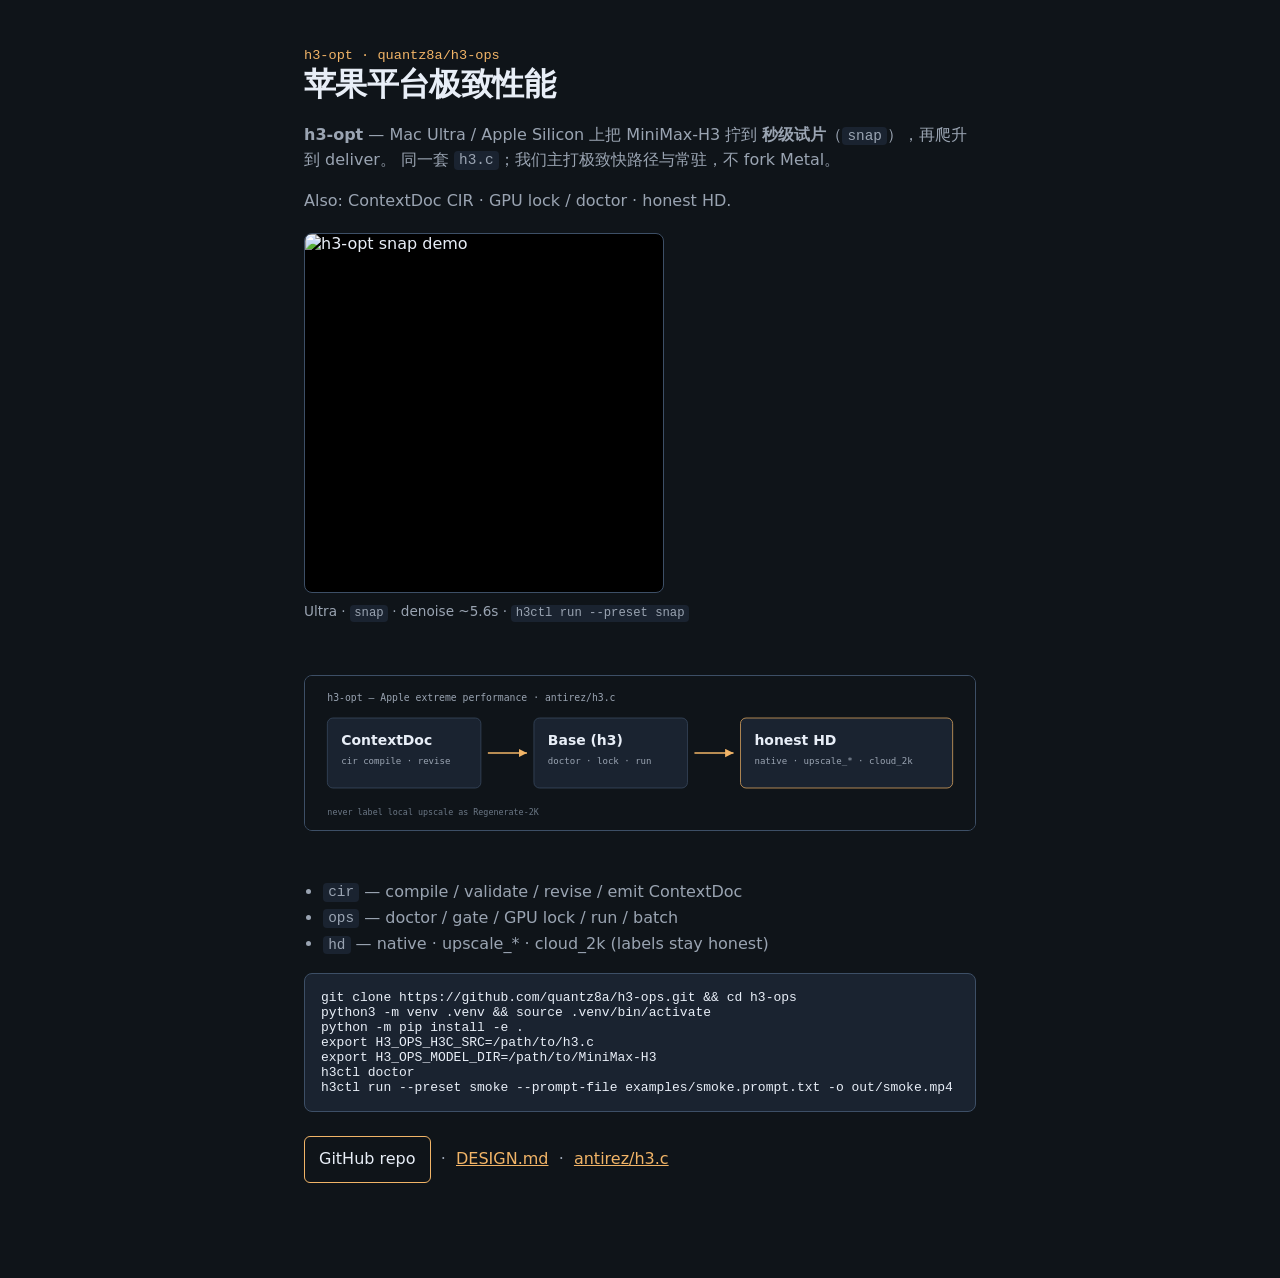
==== docs/index.html @ 0e4cee75 "docs: brand as h3-opt — Apple extreme performance Lead with 苹果平台极致性能 / 秒出; keep repo and h3ctl IDs s" ====
<!DOCTYPE html>
<html lang="en">
<head>
  <meta charset="utf-8" />
  <meta name="viewport" content="width=device-width, initial-scale=1" />
  <title>h3-opt — 苹果平台极致性能 · MiniMax-H3</title>
  <meta name="description" content="h3-opt：苹果平台极致性能。Mac Ultra + MiniMax-H3 秒出 ladder around antirez/h3.c — snap, warm, doctor, honest HD." />
  <meta property="og:title" content="h3-opt — 苹果平台极致性能" />
  <meta property="og:description" content="Apple-first extreme performance for local MiniMax-H3 via h3.c. 秒出 snap → deliver." />
  <meta property="og:image" content="https://quantz8a.github.io/h3-ops/assets/social-preview.png" />
  <style>
    :root { color-scheme: dark; --bg:#0f1419; --fg:#e8eef7; --muted:#9aa4b2; --line:#3d4f66; --accent:#f1b467; }
    * { box-sizing: border-box; }
    body { margin: 0; font-family: ui-sans-serif, system-ui, sans-serif; background: var(--bg); color: var(--fg); }
    main { max-width: 720px; margin: 0 auto; padding: 48px 24px 80px; }
    h1 { font-size: 2rem; margin: 0 0 8px; letter-spacing: -0.02em; }
    .tag { color: var(--accent); font-family: ui-monospace, SFMono-Regular, Menlo, monospace; font-size: 0.85rem; }
    p { color: var(--muted); line-height: 1.55; }
    .hero { width: 100%; height: auto; margin: 28px 0; border: 1px solid var(--line); border-radius: 8px; }
    .demo { display: block; width: min(360px, 100%); height: auto; margin: 20px 0 8px; border: 1px solid var(--line); border-radius: 8px; background: #000; }
    .cap { margin: 0 0 24px; font-size: 0.85rem; color: var(--muted); }
    ul { color: var(--muted); line-height: 1.6; padding-left: 1.2rem; }
    a { color: var(--accent); }
    code { font-family: ui-monospace, SFMono-Regular, Menlo, monospace; font-size: 0.9em; background: #1a2330; padding: 0.1em 0.35em; border-radius: 4px; }
    pre { background: #1a2330; border: 1px solid var(--line); border-radius: 8px; padding: 16px; overflow-x: auto; color: var(--fg); }
    .cta { display: inline-block; margin-top: 8px; padding: 10px 14px; border: 1px solid var(--accent); border-radius: 6px; text-decoration: none; color: var(--fg); }
  </style>
</head>
<body>
  <main>
    <div class="tag">h3-opt · quantz8a/h3-ops</div>
    <h1>苹果平台极致性能</h1>
    <p>
      <strong>h3-opt</strong> — Mac Ultra / Apple Silicon 上把 MiniMax-H3 拧到
      <strong>秒级试片</strong>（<code>snap</code>），再爬升到 deliver。
      同一套 <code>h3.c</code>；我们主打极致快路径与常驻，不 fork Metal。
    </p>
    <p>
      Also: ContextDoc CIR · GPU lock / doctor · honest HD.
    </p>
    <img class="demo" src="https://raw.githubusercontent.com/quantz8a/h3-ops/main/docs/demo/snap.gif" width="320" height="320" alt="h3-opt snap demo" />
    <p class="cap">Ultra · <code>snap</code> · denoise ~5.6s · <code>h3ctl run --preset snap</code></p>
    <img class="hero" src="assets/hero-flow.svg" alt="Flow: ContextDoc to Base to honest HD" />
    <ul>
      <li><code>cir</code> — compile / validate / revise / emit ContextDoc</li>
      <li><code>ops</code> — doctor / gate / GPU lock / run / batch</li>
      <li><code>hd</code> — native · upscale_* · cloud_2k (labels stay honest)</li>
    </ul>
    <pre>git clone https://github.com/quantz8a/h3-ops.git && cd h3-ops
python3 -m venv .venv && source .venv/bin/activate
python -m pip install -e .
export H3_OPS_H3C_SRC=/path/to/h3.c
export H3_OPS_MODEL_DIR=/path/to/MiniMax-H3
h3ctl doctor
h3ctl run --preset smoke --prompt-file examples/smoke.prompt.txt -o out/smoke.mp4</pre>
    <p>
      <a class="cta" href="https://github.com/quantz8a/h3-ops">GitHub repo</a>
      &nbsp;·&nbsp;
      <a href="https://github.com/quantz8a/h3-ops/blob/main/DESIGN.md">DESIGN.md</a>
      &nbsp;·&nbsp;
      <a href="https://github.com/antirez/h3.c">antirez/h3.c</a>
    </p>
  </main>
</body>
</html>
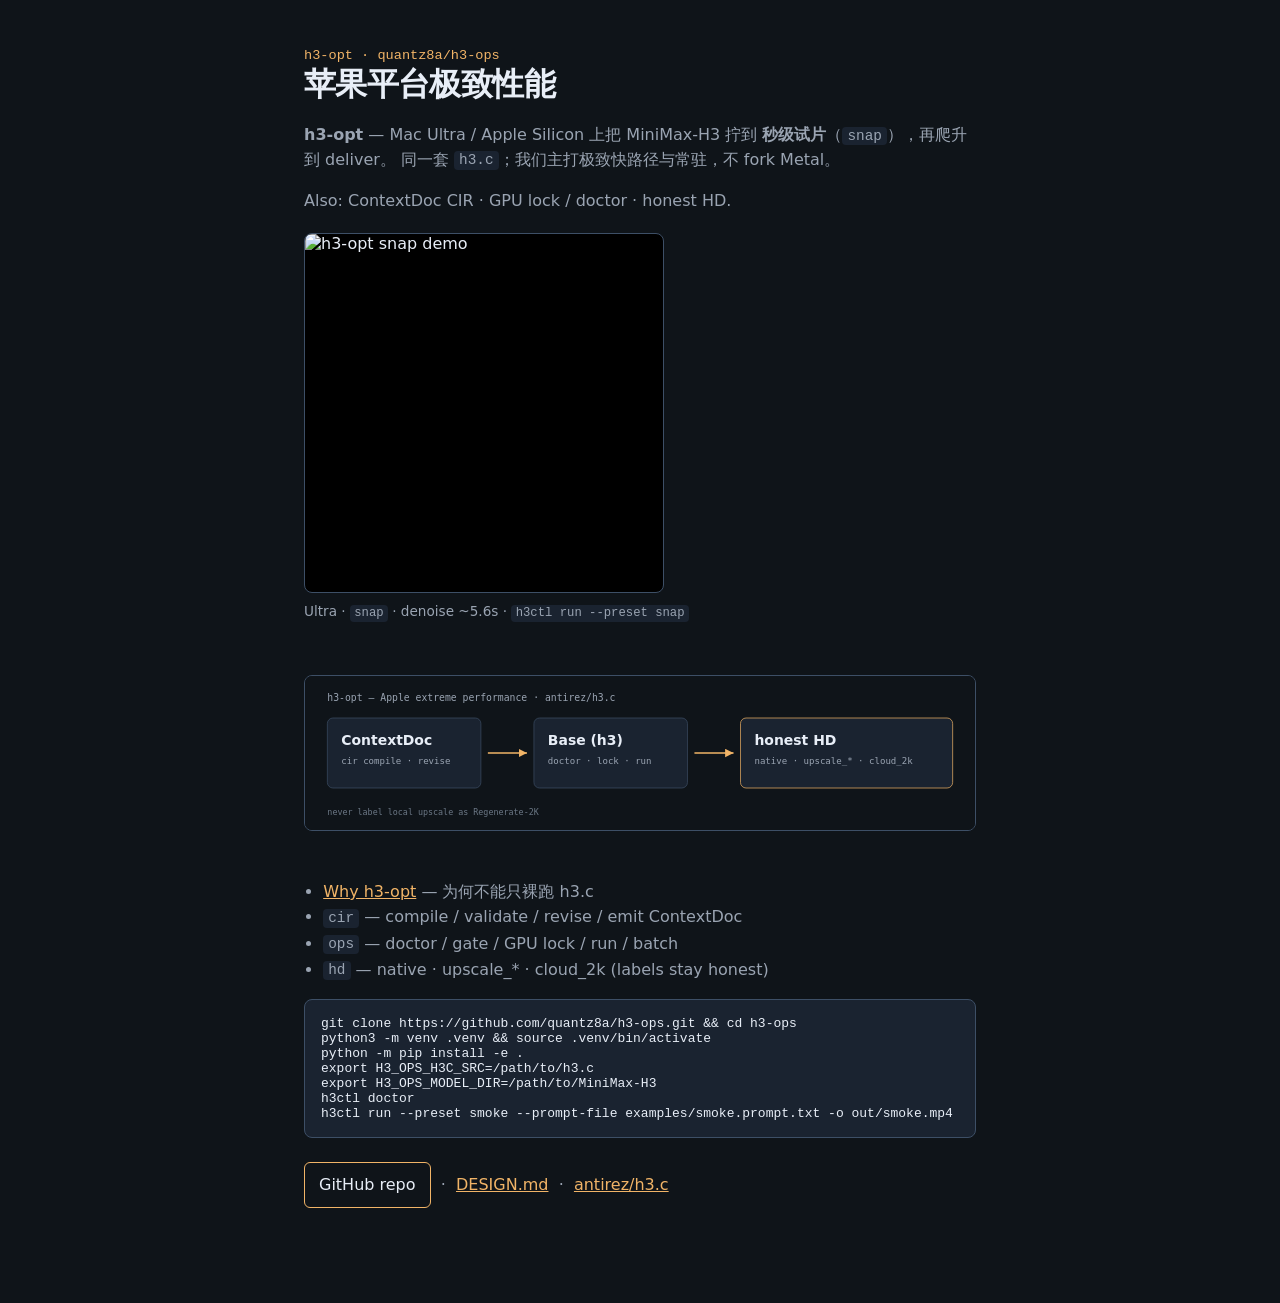
==== commit 05b6bdbe: "docs: add why-h3-opt reference for product necessity Make the gap vs bare h3.c explicit: snap walls," ====
--- a/docs/index.html
+++ b/docs/index.html
@@ -42,6 +42,7 @@
     <p class="cap">Ultra · <code>snap</code> · denoise ~5.6s · <code>h3ctl run --preset snap</code></p>
     <img class="hero" src="assets/hero-flow.svg" alt="Flow: ContextDoc to Base to honest HD" />
     <ul>
+      <li><a href="https://github.com/quantz8a/h3-ops/blob/main/docs/why-h3-opt.md">Why h3-opt</a> — 为何不能只裸跑 h3.c</li>
       <li><code>cir</code> — compile / validate / revise / emit ContextDoc</li>
       <li><code>ops</code> — doctor / gate / GPU lock / run / batch</li>
       <li><code>hd</code> — native · upscale_* · cloud_2k (labels stay honest)</li>
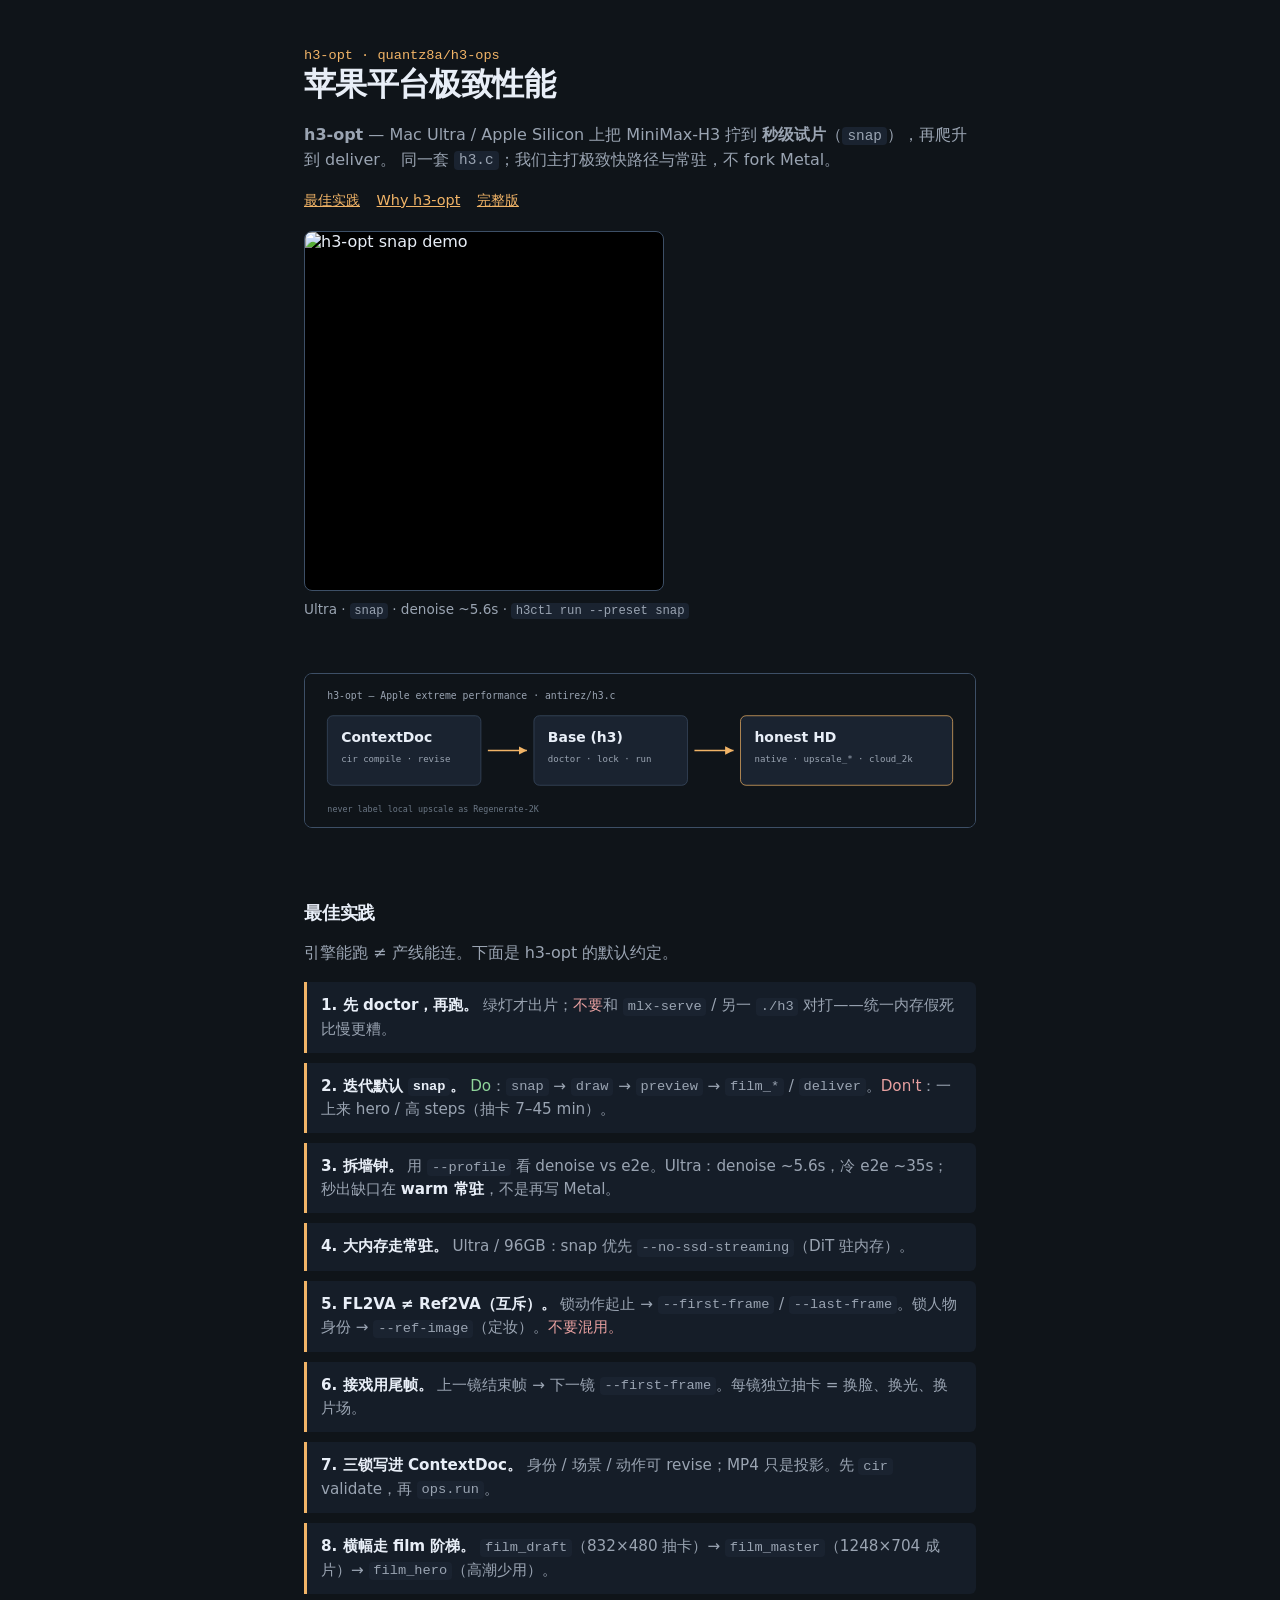
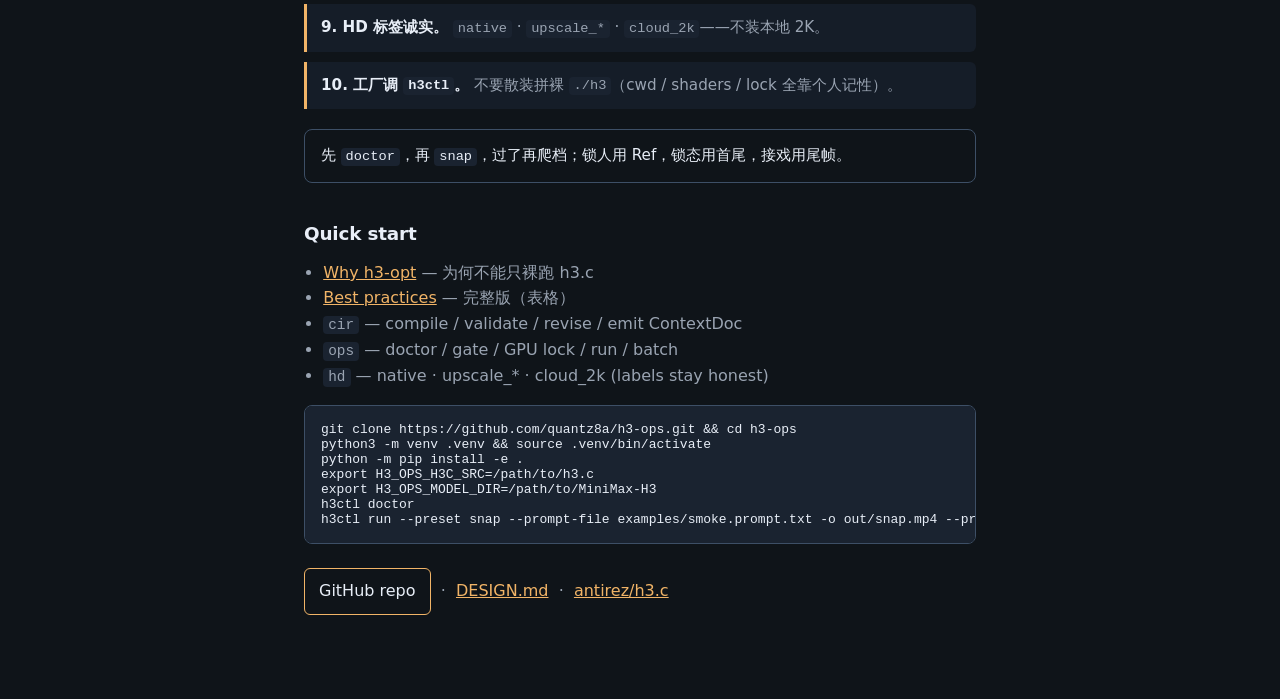
==== commit ecee314c: "docs: publish h3-opt best practices on the landing page Surface snap-first, doctor, FL2VA/Ref2VA, an" ====
--- a/docs/index.html
+++ b/docs/index.html
@@ -1,5 +1,5 @@
 <!DOCTYPE html>
-<html lang="en">
+<html lang="zh-CN">
 <head>
   <meta charset="utf-8" />
   <meta name="viewport" content="width=device-width, initial-scale=1" />
@@ -9,11 +9,12 @@
   <meta property="og:description" content="Apple-first extreme performance for local MiniMax-H3 via h3.c. 秒出 snap → deliver." />
   <meta property="og:image" content="https://quantz8a.github.io/h3-ops/assets/social-preview.png" />
   <style>
-    :root { color-scheme: dark; --bg:#0f1419; --fg:#e8eef7; --muted:#9aa4b2; --line:#3d4f66; --accent:#f1b467; }
+    :root { color-scheme: dark; --bg:#0f1419; --fg:#e8eef7; --muted:#9aa4b2; --line:#3d4f66; --accent:#f1b467; --card:#151d28; }
     * { box-sizing: border-box; }
     body { margin: 0; font-family: ui-sans-serif, system-ui, sans-serif; background: var(--bg); color: var(--fg); }
     main { max-width: 720px; margin: 0 auto; padding: 48px 24px 80px; }
     h1 { font-size: 2rem; margin: 0 0 8px; letter-spacing: -0.02em; }
+    h2 { font-size: 1.15rem; margin: 40px 0 12px; letter-spacing: -0.01em; }
     .tag { color: var(--accent); font-family: ui-monospace, SFMono-Regular, Menlo, monospace; font-size: 0.85rem; }
     p { color: var(--muted); line-height: 1.55; }
     .hero { width: 100%; height: auto; margin: 28px 0; border: 1px solid var(--line); border-radius: 8px; }
@@ -24,6 +25,19 @@
     code { font-family: ui-monospace, SFMono-Regular, Menlo, monospace; font-size: 0.9em; background: #1a2330; padding: 0.1em 0.35em; border-radius: 4px; }
     pre { background: #1a2330; border: 1px solid var(--line); border-radius: 8px; padding: 16px; overflow-x: auto; color: var(--fg); }
     .cta { display: inline-block; margin-top: 8px; padding: 10px 14px; border: 1px solid var(--accent); border-radius: 6px; text-decoration: none; color: var(--fg); }
+    .rule {
+      margin: 0 0 10px; padding: 12px 14px; background: var(--card); border-left: 3px solid var(--accent);
+      border-radius: 0 6px 6px 0; color: var(--muted); line-height: 1.5; font-size: 0.95rem;
+    }
+    .rule strong { color: var(--fg); font-weight: 600; }
+    .rule .do { color: #8fd49a; }
+    .rule .dont { color: #e8a0a0; }
+    .motto {
+      margin: 20px 0 0; padding: 14px 16px; border: 1px solid var(--line); border-radius: 8px;
+      color: var(--fg); line-height: 1.5; font-size: 0.95rem;
+    }
+    .nav { margin: 8px 0 0; font-size: 0.9rem; }
+    .nav a { margin-right: 12px; }
   </style>
 </head>
 <body>
@@ -35,14 +49,35 @@
       <strong>秒级试片</strong>（<code>snap</code>），再爬升到 deliver。
       同一套 <code>h3.c</code>；我们主打极致快路径与常驻，不 fork Metal。
     </p>
-    <p>
-      Also: ContextDoc CIR · GPU lock / doctor · honest HD.
+    <p class="nav">
+      <a href="#best-practices">最佳实践</a>
+      <a href="https://github.com/quantz8a/h3-ops/blob/main/docs/why-h3-opt.md">Why h3-opt</a>
+      <a href="https://github.com/quantz8a/h3-ops/blob/main/docs/best-practices.md">完整版</a>
     </p>
     <img class="demo" src="https://raw.githubusercontent.com/quantz8a/h3-ops/main/docs/demo/snap.gif" width="320" height="320" alt="h3-opt snap demo" />
     <p class="cap">Ultra · <code>snap</code> · denoise ~5.6s · <code>h3ctl run --preset snap</code></p>
     <img class="hero" src="assets/hero-flow.svg" alt="Flow: ContextDoc to Base to honest HD" />
+
+    <h2 id="best-practices">最佳实践</h2>
+    <p>引擎能跑 ≠ 产线能连。下面是 h3-opt 的默认约定。</p>
+
+    <div class="rule"><strong>1. 先 doctor，再跑。</strong> 绿灯才出片；<span class="dont">不要</span>和 <code>mlx-serve</code> / 另一 <code>./h3</code> 对打——统一内存假死比慢更糟。</div>
+    <div class="rule"><strong>2. 迭代默认 <code>snap</code>。</strong> <span class="do">Do</span>：<code>snap</code> → <code>draw</code> → <code>preview</code> → <code>film_*</code> / <code>deliver</code>。<span class="dont">Don't</span>：一上来 hero / 高 steps（抽卡 7–45 min）。</div>
+    <div class="rule"><strong>3. 拆墙钟。</strong> 用 <code>--profile</code> 看 denoise vs e2e。Ultra：denoise ~5.6s，冷 e2e ~35s；秒出缺口在 <strong>warm 常驻</strong>，不是再写 Metal。</div>
+    <div class="rule"><strong>4. 大内存走常驻。</strong> Ultra / 96GB：snap 优先 <code>--no-ssd-streaming</code>（DiT 驻内存）。</div>
+    <div class="rule"><strong>5. FL2VA ≠ Ref2VA（互斥）。</strong> 锁动作起止 → <code>--first-frame</code> / <code>--last-frame</code>。锁人物身份 → <code>--ref-image</code>（定妆）。<span class="dont">不要混用。</span></div>
+    <div class="rule"><strong>6. 接戏用尾帧。</strong> 上一镜结束帧 → 下一镜 <code>--first-frame</code>。每镜独立抽卡 = 换脸、换光、换片场。</div>
+    <div class="rule"><strong>7. 三锁写进 ContextDoc。</strong> 身份 / 场景 / 动作可 revise；MP4 只是投影。先 <code>cir</code> validate，再 <code>ops.run</code>。</div>
+    <div class="rule"><strong>8. 横幅走 film 阶梯。</strong> <code>film_draft</code>（832×480 抽卡）→ <code>film_master</code>（1248×704 成片）→ <code>film_hero</code>（高潮少用）。</div>
+    <div class="rule"><strong>9. HD 标签诚实。</strong> <code>native</code> · <code>upscale_*</code> · <code>cloud_2k</code>——不装本地 2K。</div>
+    <div class="rule"><strong>10. 工厂调 <code>h3ctl</code>。</strong> 不要散装拼裸 <code>./h3</code>（cwd / shaders / lock 全靠个人记性）。</div>
+
+    <p class="motto">先 <code>doctor</code>，再 <code>snap</code>，过了再爬档；锁人用 Ref，锁态用首尾，接戏用尾帧。</p>
+
+    <h2>Quick start</h2>
     <ul>
       <li><a href="https://github.com/quantz8a/h3-ops/blob/main/docs/why-h3-opt.md">Why h3-opt</a> — 为何不能只裸跑 h3.c</li>
+      <li><a href="https://github.com/quantz8a/h3-ops/blob/main/docs/best-practices.md">Best practices</a> — 完整版（表格）</li>
       <li><code>cir</code> — compile / validate / revise / emit ContextDoc</li>
       <li><code>ops</code> — doctor / gate / GPU lock / run / batch</li>
       <li><code>hd</code> — native · upscale_* · cloud_2k (labels stay honest)</li>
@@ -53,7 +88,7 @@
 export H3_OPS_H3C_SRC=/path/to/h3.c
 export H3_OPS_MODEL_DIR=/path/to/MiniMax-H3
 h3ctl doctor
-h3ctl run --preset smoke --prompt-file examples/smoke.prompt.txt -o out/smoke.mp4</pre>
+h3ctl run --preset snap --prompt-file examples/smoke.prompt.txt -o out/snap.mp4 --profile</pre>
     <p>
       <a class="cta" href="https://github.com/quantz8a/h3-ops">GitHub repo</a>
       &nbsp;·&nbsp;
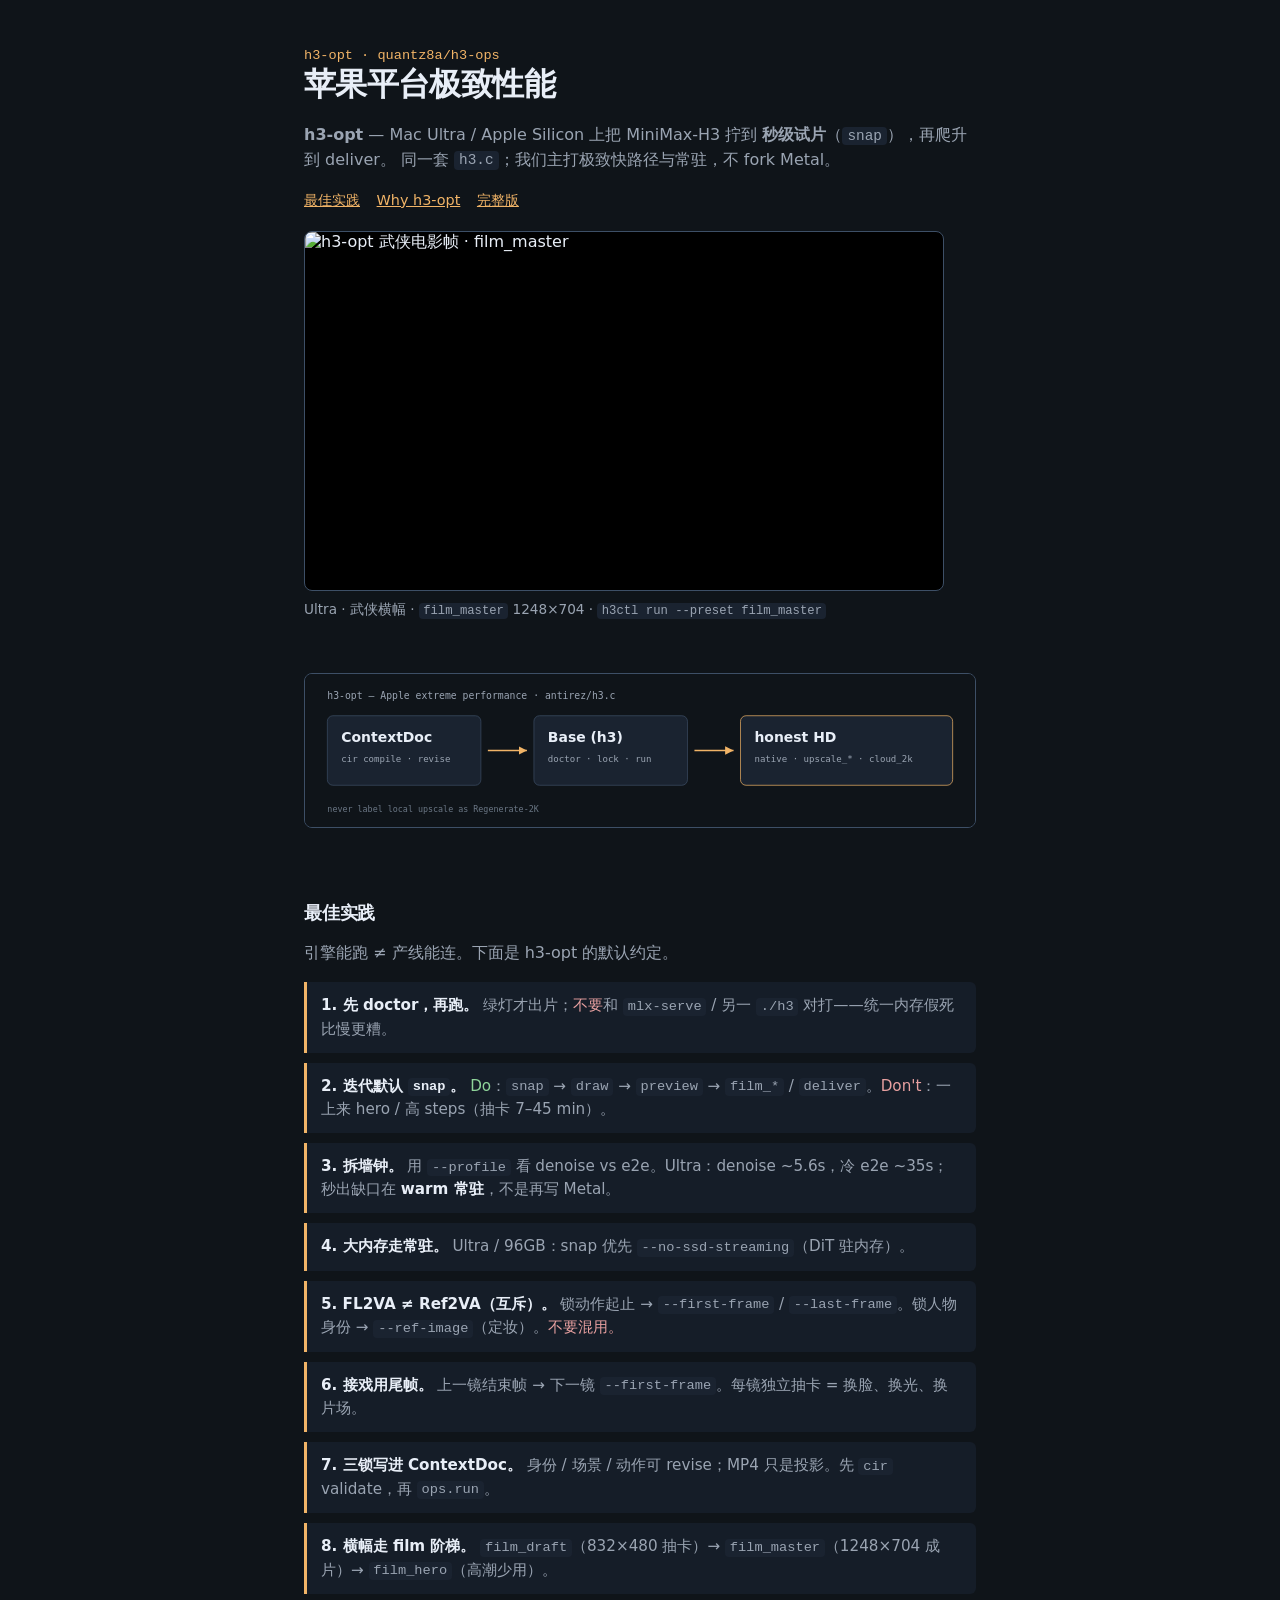
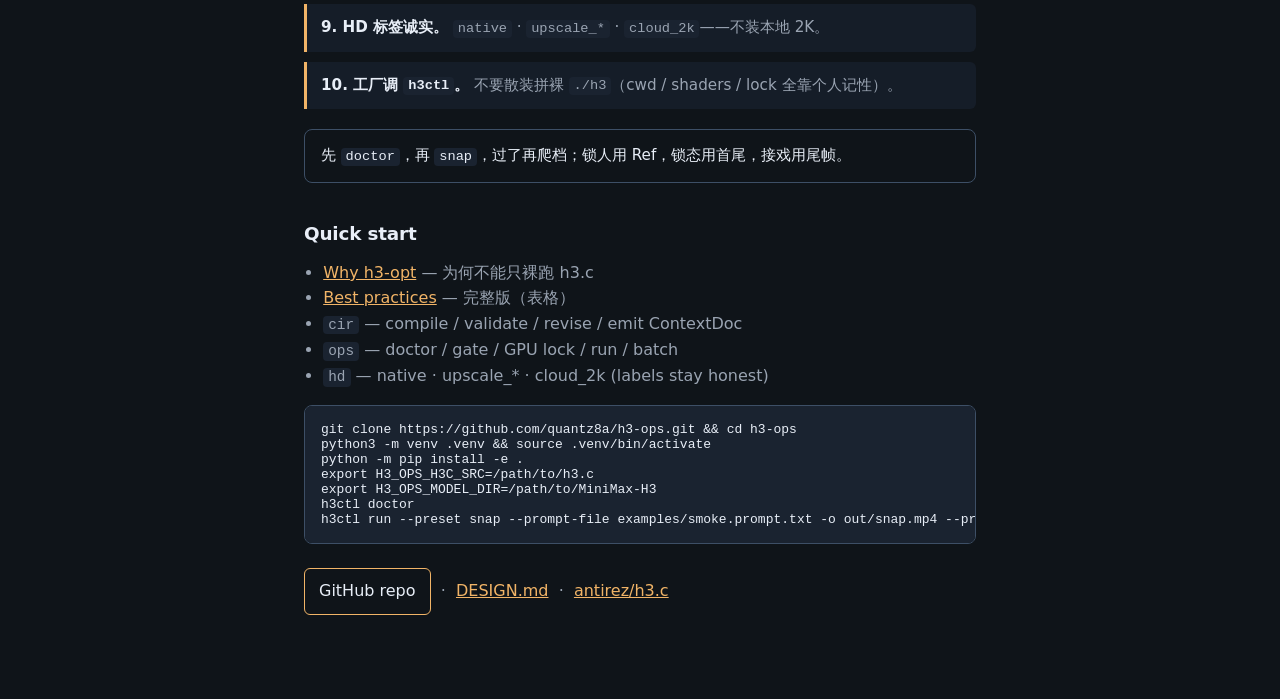
==== commit ec9f3dd4: "docs: use wuxia film demo as landing hero image Replace the washed-out snap leaf GIF with xuanhuan f" ====
--- a/docs/index.html
+++ b/docs/index.html
@@ -18,7 +18,7 @@
     .tag { color: var(--accent); font-family: ui-monospace, SFMono-Regular, Menlo, monospace; font-size: 0.85rem; }
     p { color: var(--muted); line-height: 1.55; }
     .hero { width: 100%; height: auto; margin: 28px 0; border: 1px solid var(--line); border-radius: 8px; }
-    .demo { display: block; width: min(360px, 100%); height: auto; margin: 20px 0 8px; border: 1px solid var(--line); border-radius: 8px; background: #000; }
+    .demo { display: block; width: 100%; max-width: 640px; height: auto; margin: 20px 0 8px; border: 1px solid var(--line); border-radius: 8px; background: #000; aspect-ratio: 16 / 9; object-fit: cover; }
     .cap { margin: 0 0 24px; font-size: 0.85rem; color: var(--muted); }
     ul { color: var(--muted); line-height: 1.6; padding-left: 1.2rem; }
     a { color: var(--accent); }
@@ -54,8 +54,8 @@
       <a href="https://github.com/quantz8a/h3-ops/blob/main/docs/why-h3-opt.md">Why h3-opt</a>
       <a href="https://github.com/quantz8a/h3-ops/blob/main/docs/best-practices.md">完整版</a>
     </p>
-    <img class="demo" src="https://raw.githubusercontent.com/quantz8a/h3-ops/main/docs/demo/snap.gif" width="320" height="320" alt="h3-opt snap demo" />
-    <p class="cap">Ultra · <code>snap</code> · denoise ~5.6s · <code>h3ctl run --preset snap</code></p>
+    <img class="demo" src="https://raw.githubusercontent.com/quantz8a/h3-ops/main/docs/demo/xuanhuan_film.gif" width="640" height="361" alt="h3-opt 武侠电影帧 · film_master" />
+    <p class="cap">Ultra · 武侠横幅 · <code>film_master</code> 1248×704 · <code>h3ctl run --preset film_master</code></p>
     <img class="hero" src="assets/hero-flow.svg" alt="Flow: ContextDoc to Base to honest HD" />
 
     <h2 id="best-practices">最佳实践</h2>
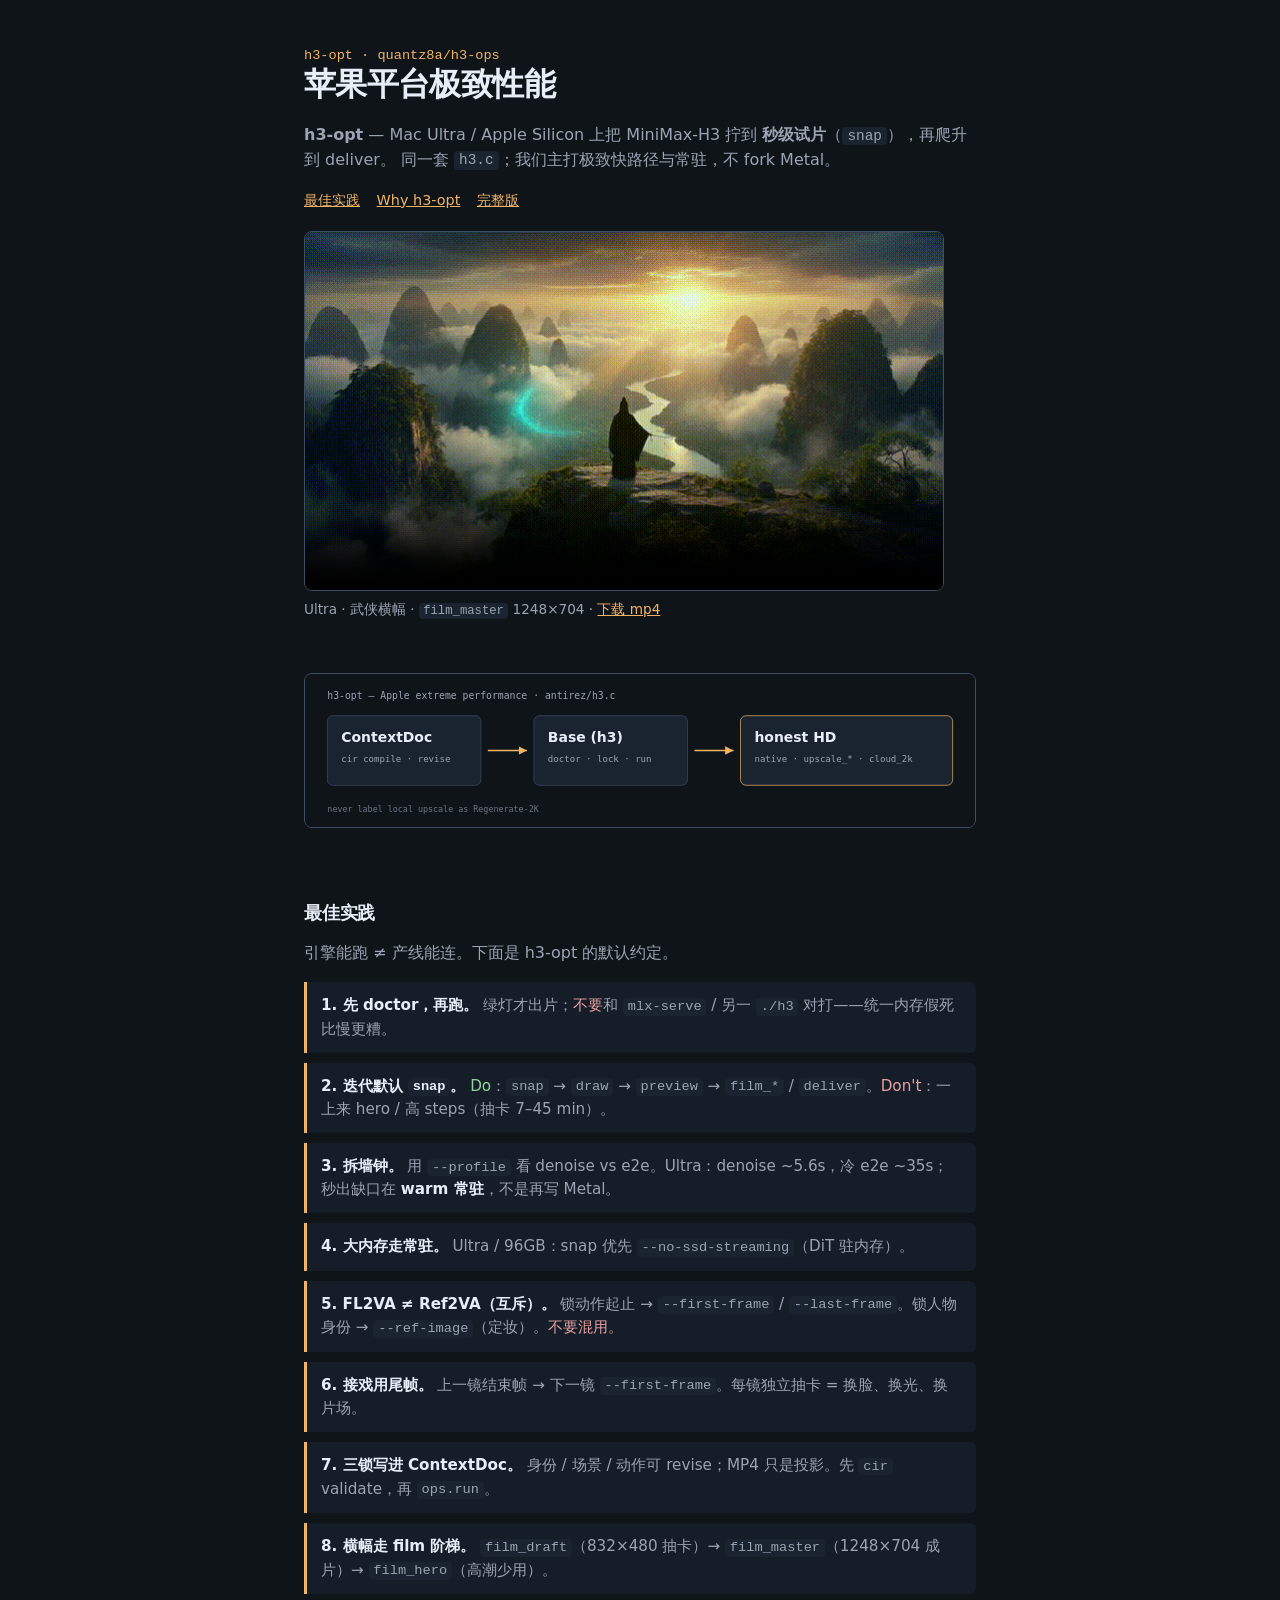
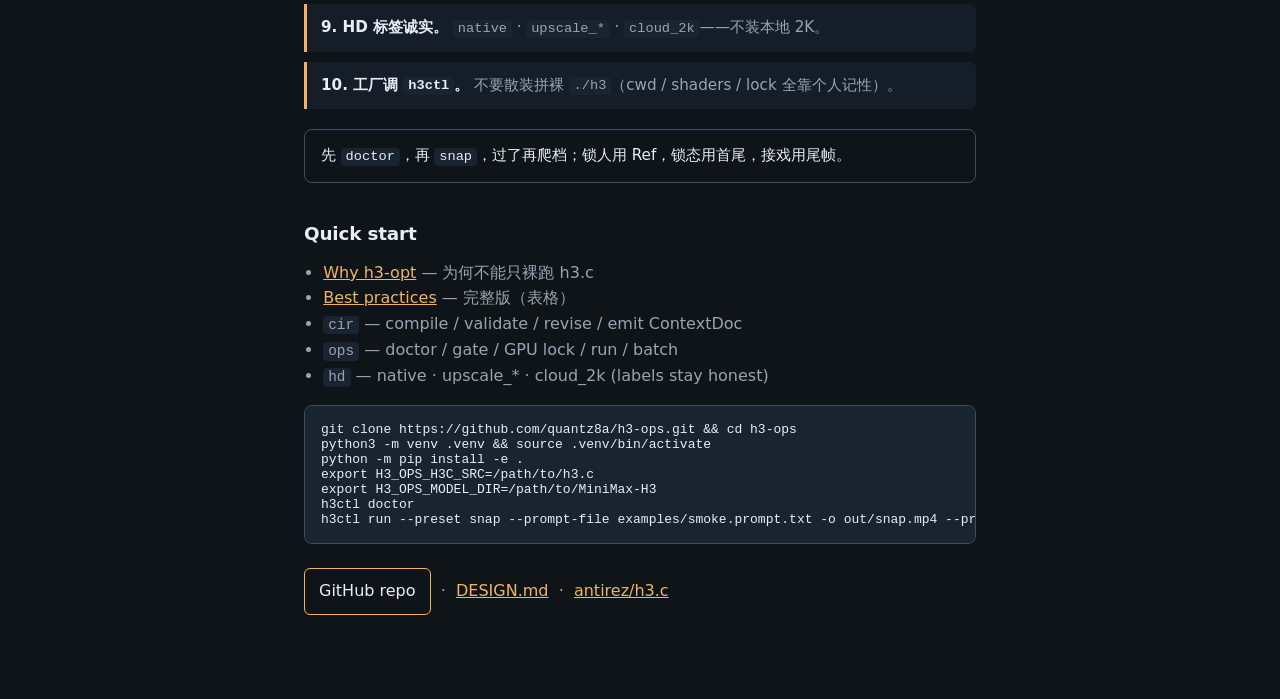
==== commit 3bb1706c: "docs: embed wuxia mp4 player on landing page Co-authored-by: Cursor <cursoragent@cursor.com>" ====
--- a/docs/index.html
+++ b/docs/index.html
@@ -54,8 +54,11 @@
       <a href="https://github.com/quantz8a/h3-ops/blob/main/docs/why-h3-opt.md">Why h3-opt</a>
       <a href="https://github.com/quantz8a/h3-ops/blob/main/docs/best-practices.md">完整版</a>
     </p>
-    <img class="demo" src="https://raw.githubusercontent.com/quantz8a/h3-ops/main/docs/demo/xuanhuan_film.gif" width="640" height="361" alt="h3-opt 武侠电影帧 · film_master" />
-    <p class="cap">Ultra · 武侠横幅 · <code>film_master</code> 1248×704 · <code>h3ctl run --preset film_master</code></p>
+    <video class="demo" controls autoplay muted loop playsinline poster="demo/xuanhuan_film.gif?v=film1" width="640" height="361">
+      <source src="demo/xuanhuan_film.mp4?v=film1" type="video/mp4" />
+      <img src="demo/xuanhuan_film.gif?v=film1" width="640" height="361" alt="h3-opt 武侠电影帧 · film_master" />
+    </video>
+    <p class="cap">Ultra · 武侠横幅 · <code>film_master</code> 1248×704 · <a href="demo/xuanhuan_film.mp4">下载 mp4</a></p>
     <img class="hero" src="assets/hero-flow.svg" alt="Flow: ContextDoc to Base to honest HD" />
 
     <h2 id="best-practices">最佳实践</h2>
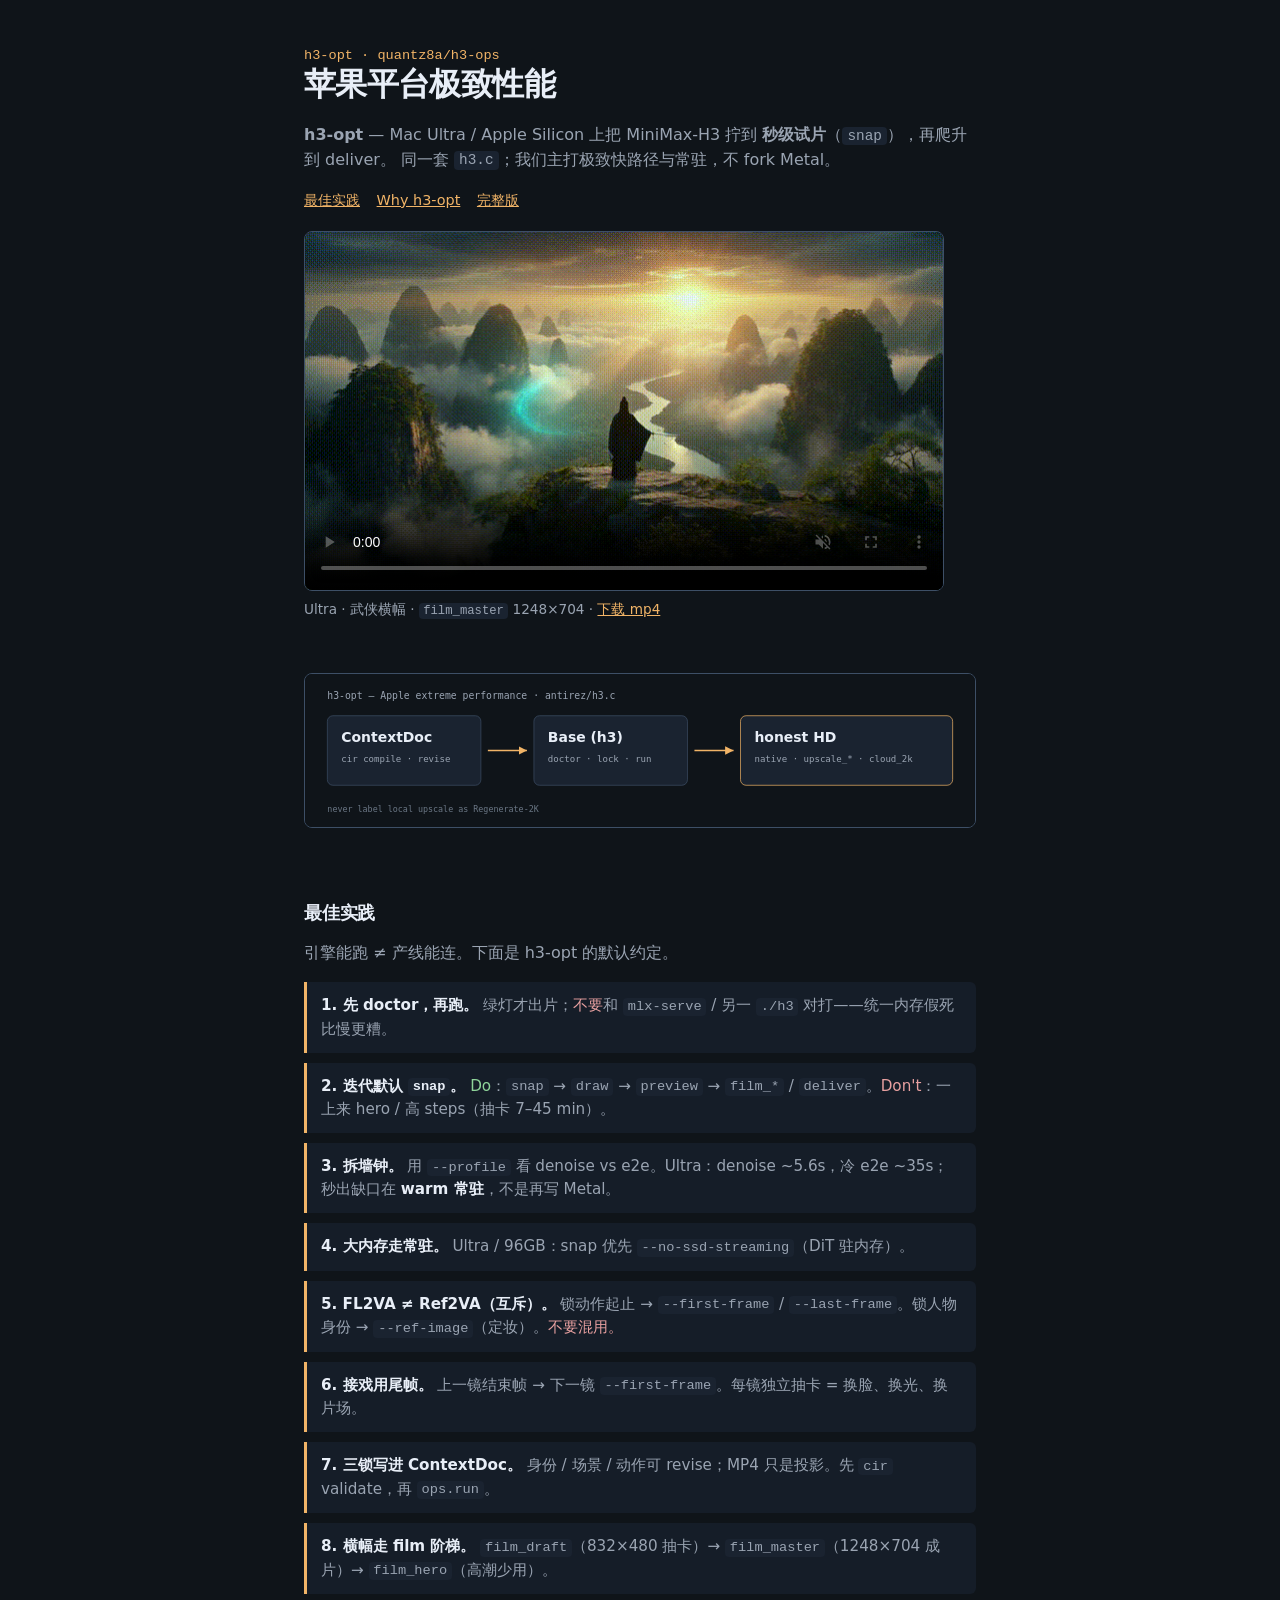
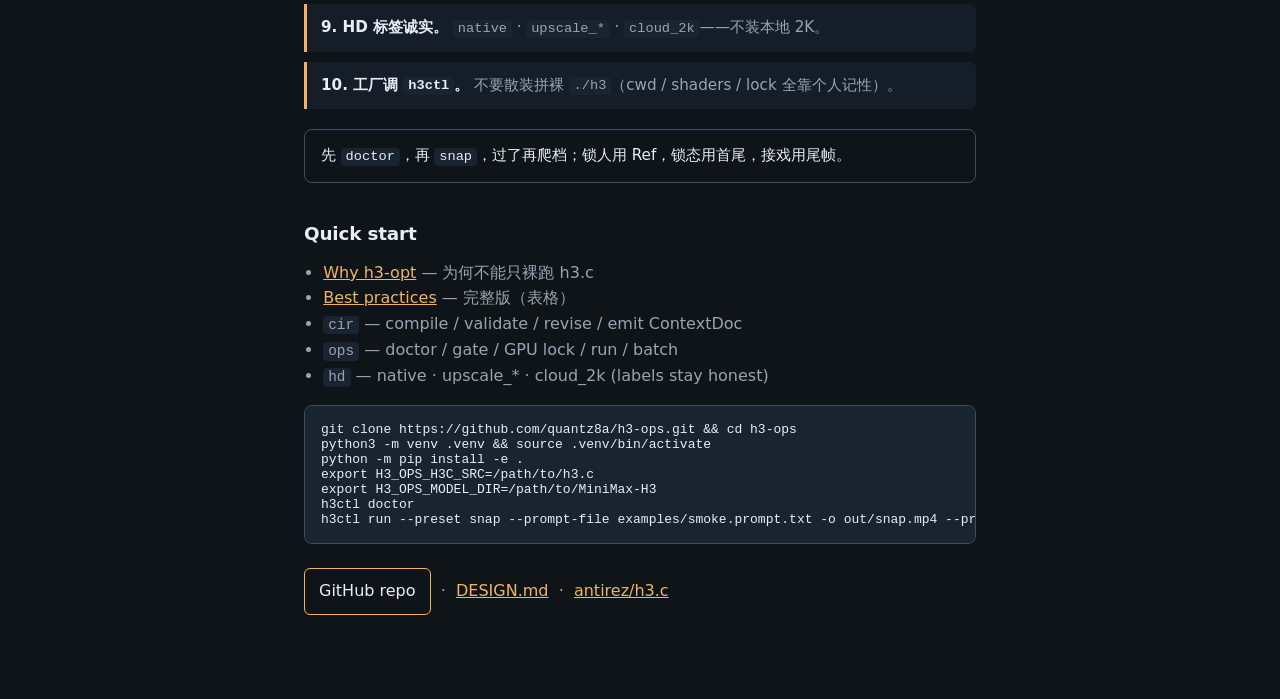
==== commit ebe6c881: "docs: bust Pages cache for wuxia video hero Co-authored-by: Cursor <cursoragent@cursor.com>" ====
--- a/docs/index.html
+++ b/docs/index.html
@@ -3,6 +3,8 @@
 <head>
   <meta charset="utf-8" />
   <meta name="viewport" content="width=device-width, initial-scale=1" />
+  <meta http-equiv="Cache-Control" content="no-cache" />
+  <!-- site-rev: film-mp4-3bb1706 -->
   <title>h3-opt — 苹果平台极致性能 · MiniMax-H3</title>
   <meta name="description" content="h3-opt：苹果平台极致性能。Mac Ultra + MiniMax-H3 秒出 ladder around antirez/h3.c — snap, warm, doctor, honest HD." />
   <meta property="og:title" content="h3-opt — 苹果平台极致性能" />
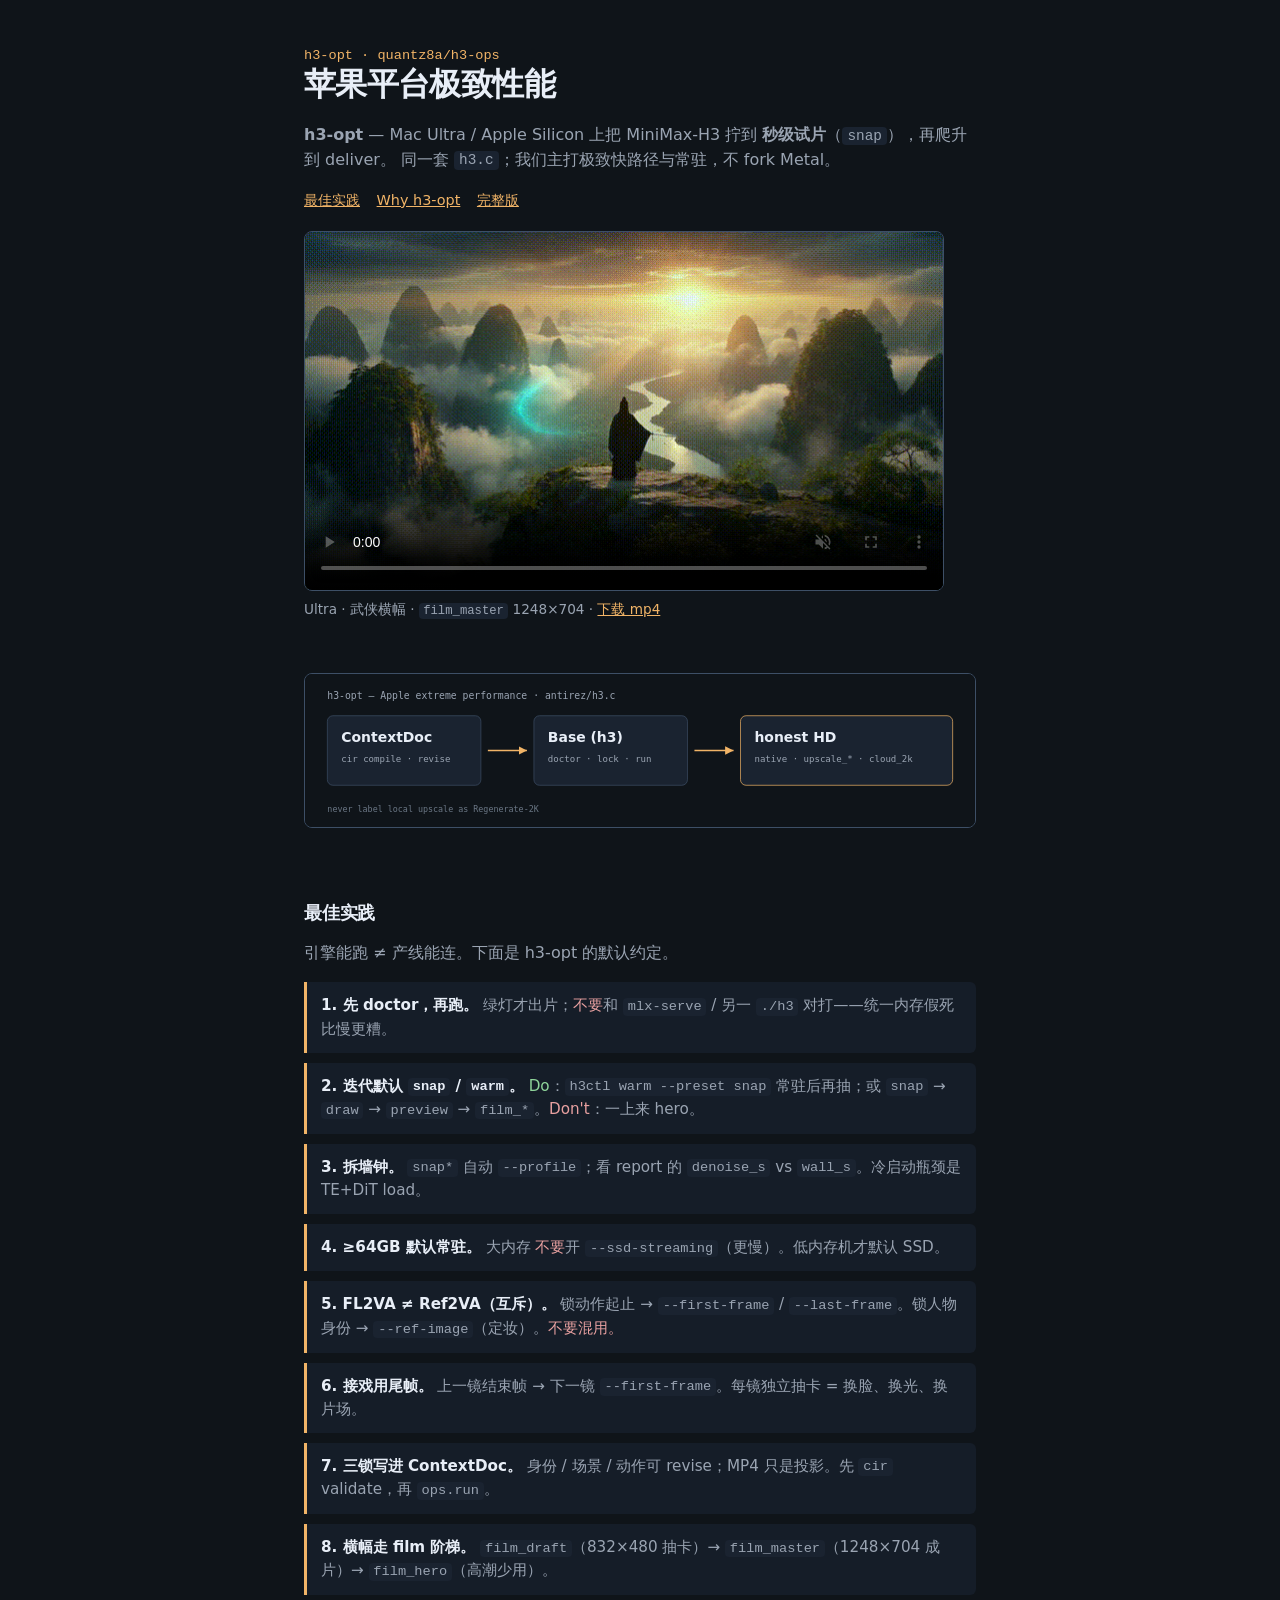
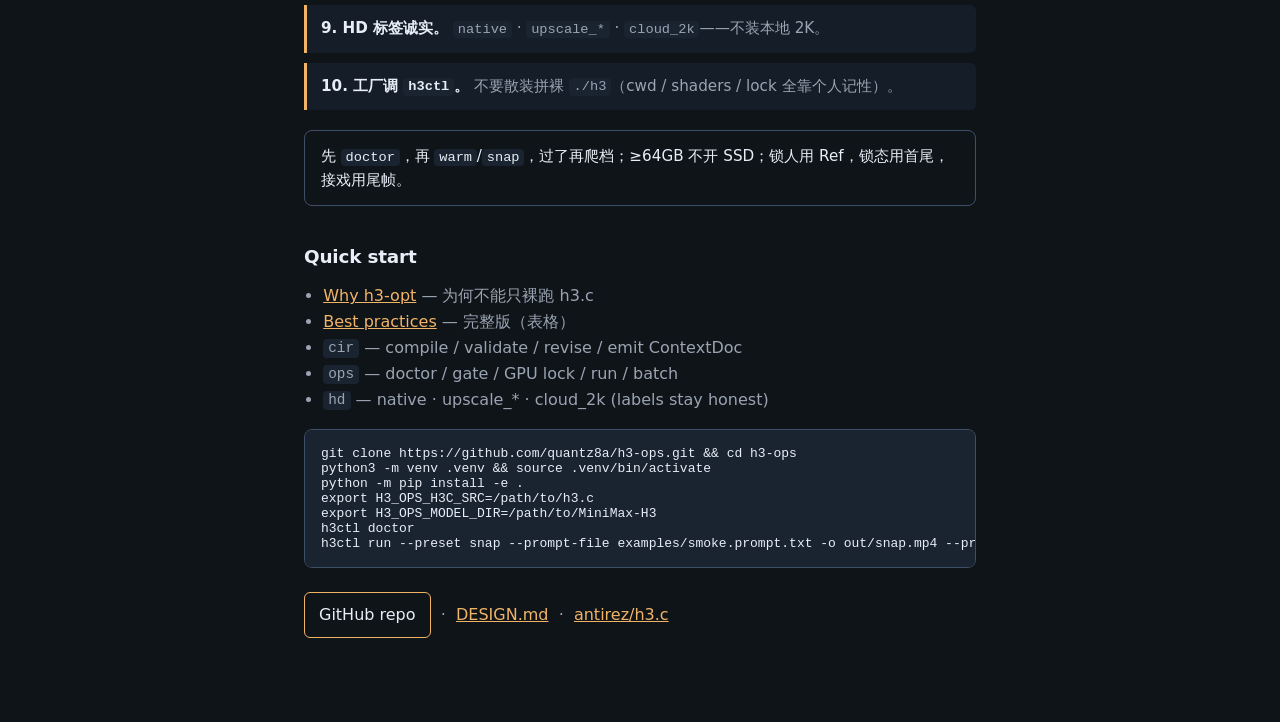
==== commit 34bd9590: "feat: speed path — resident DiT default, warm session, retuned presets Fix ≥64GB wrongly defaulting " ====
--- a/docs/index.html
+++ b/docs/index.html
@@ -67,9 +67,9 @@
     <p>引擎能跑 ≠ 产线能连。下面是 h3-opt 的默认约定。</p>
 
     <div class="rule"><strong>1. 先 doctor，再跑。</strong> 绿灯才出片；<span class="dont">不要</span>和 <code>mlx-serve</code> / 另一 <code>./h3</code> 对打——统一内存假死比慢更糟。</div>
-    <div class="rule"><strong>2. 迭代默认 <code>snap</code>。</strong> <span class="do">Do</span>：<code>snap</code> → <code>draw</code> → <code>preview</code> → <code>film_*</code> / <code>deliver</code>。<span class="dont">Don't</span>：一上来 hero / 高 steps（抽卡 7–45 min）。</div>
-    <div class="rule"><strong>3. 拆墙钟。</strong> 用 <code>--profile</code> 看 denoise vs e2e。Ultra：denoise ~5.6s，冷 e2e ~35s；秒出缺口在 <strong>warm 常驻</strong>，不是再写 Metal。</div>
-    <div class="rule"><strong>4. 大内存走常驻。</strong> Ultra / 96GB：snap 优先 <code>--no-ssd-streaming</code>（DiT 驻内存）。</div>
+    <div class="rule"><strong>2. 迭代默认 <code>snap</code> / <code>warm</code>。</strong> <span class="do">Do</span>：<code>h3ctl warm --preset snap</code> 常驻后再抽；或 <code>snap</code> → <code>draw</code> → <code>preview</code> → <code>film_*</code>。<span class="dont">Don't</span>：一上来 hero。</div>
+    <div class="rule"><strong>3. 拆墙钟。</strong> <code>snap*</code> 自动 <code>--profile</code>；看 report 的 <code>denoise_s</code> vs <code>wall_s</code>。冷启动瓶颈是 TE+DiT load。</div>
+    <div class="rule"><strong>4. ≥64GB 默认常驻。</strong> 大内存 <span class="dont">不要</span>开 <code>--ssd-streaming</code>（更慢）。低内存机才默认 SSD。</div>
     <div class="rule"><strong>5. FL2VA ≠ Ref2VA（互斥）。</strong> 锁动作起止 → <code>--first-frame</code> / <code>--last-frame</code>。锁人物身份 → <code>--ref-image</code>（定妆）。<span class="dont">不要混用。</span></div>
     <div class="rule"><strong>6. 接戏用尾帧。</strong> 上一镜结束帧 → 下一镜 <code>--first-frame</code>。每镜独立抽卡 = 换脸、换光、换片场。</div>
     <div class="rule"><strong>7. 三锁写进 ContextDoc。</strong> 身份 / 场景 / 动作可 revise；MP4 只是投影。先 <code>cir</code> validate，再 <code>ops.run</code>。</div>
@@ -77,7 +77,7 @@
     <div class="rule"><strong>9. HD 标签诚实。</strong> <code>native</code> · <code>upscale_*</code> · <code>cloud_2k</code>——不装本地 2K。</div>
     <div class="rule"><strong>10. 工厂调 <code>h3ctl</code>。</strong> 不要散装拼裸 <code>./h3</code>（cwd / shaders / lock 全靠个人记性）。</div>
 
-    <p class="motto">先 <code>doctor</code>，再 <code>snap</code>，过了再爬档；锁人用 Ref，锁态用首尾，接戏用尾帧。</p>
+    <p class="motto">先 <code>doctor</code>，再 <code>warm</code>/<code>snap</code>，过了再爬档；≥64GB 不开 SSD；锁人用 Ref，锁态用首尾，接戏用尾帧。</p>
 
     <h2>Quick start</h2>
     <ul>
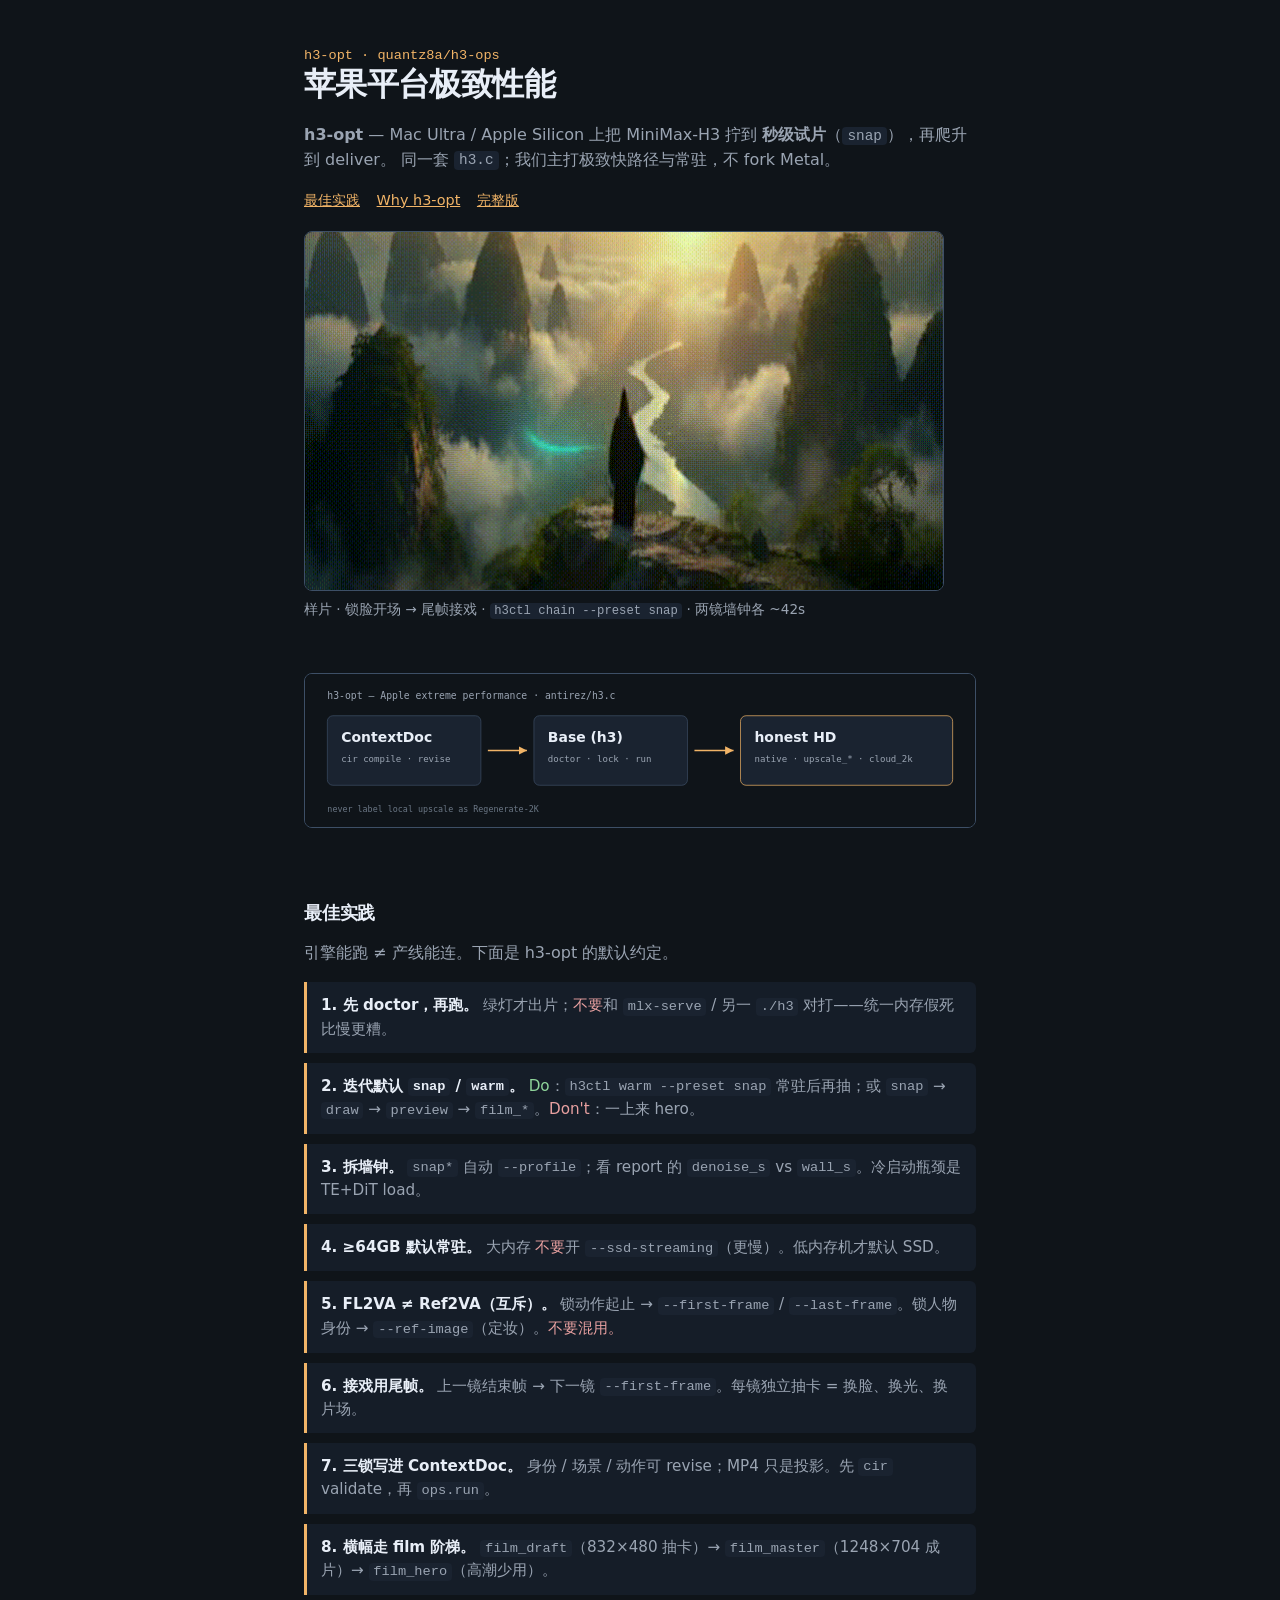
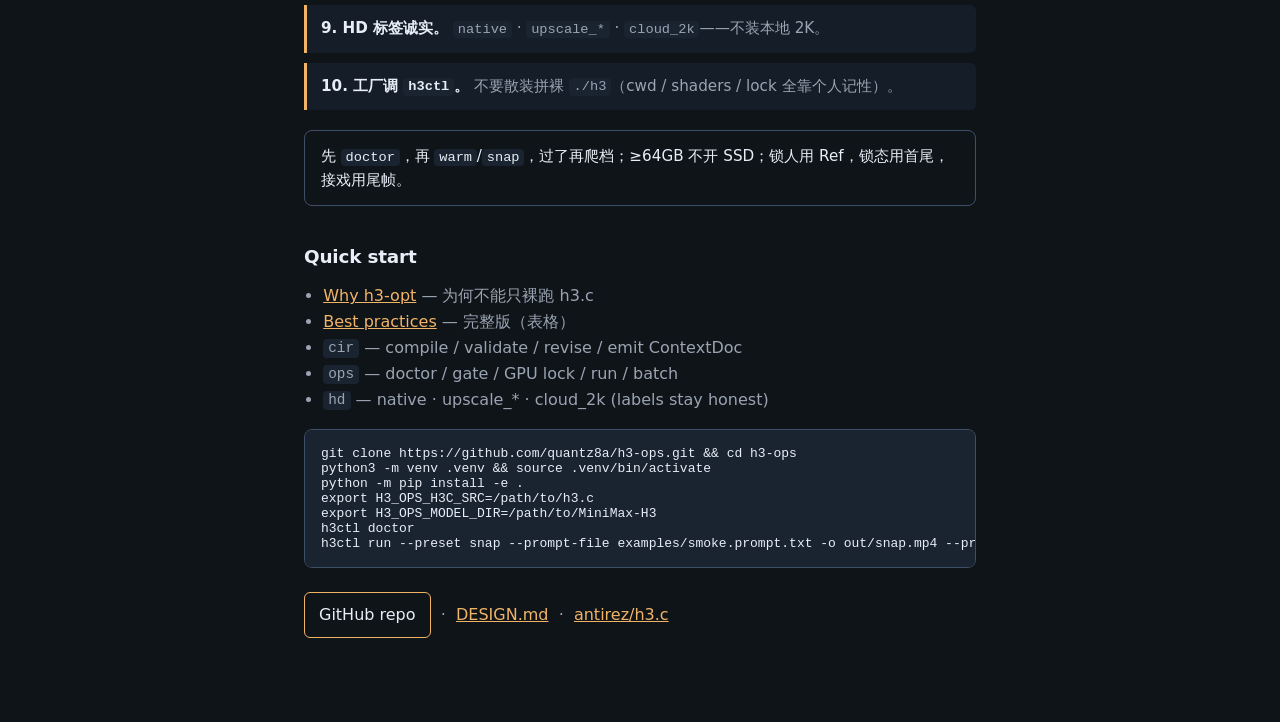
==== commit 3554d4c7: "feat: ship chain sample with FL2VA lock fallback When Ref2VA weights are absent, lock shots use look" ====
--- a/docs/index.html
+++ b/docs/index.html
@@ -56,11 +56,8 @@
       <a href="https://github.com/quantz8a/h3-ops/blob/main/docs/why-h3-opt.md">Why h3-opt</a>
       <a href="https://github.com/quantz8a/h3-ops/blob/main/docs/best-practices.md">完整版</a>
     </p>
-    <video class="demo" controls autoplay muted loop playsinline poster="demo/xuanhuan_film.gif?v=film1" width="640" height="361">
-      <source src="demo/xuanhuan_film.mp4?v=film1" type="video/mp4" />
-      <img src="demo/xuanhuan_film.gif?v=film1" width="640" height="361" alt="h3-opt 武侠电影帧 · film_master" />
-    </video>
-    <p class="cap">Ultra · 武侠横幅 · <code>film_master</code> 1248×704 · <a href="demo/xuanhuan_film.mp4">下载 mp4</a></p>
+    <img class="demo" src="demo/wuxia_chain.gif?v=chain1" width="640" height="360" alt="h3-opt chain sample: lock then handoff" />
+    <p class="cap">样片 · 锁脸开场 → 尾帧接戏 · <code>h3ctl chain --preset snap</code> · 两镜墙钟各 ~42s</p>
     <img class="hero" src="assets/hero-flow.svg" alt="Flow: ContextDoc to Base to honest HD" />
 
     <h2 id="best-practices">最佳实践</h2>
